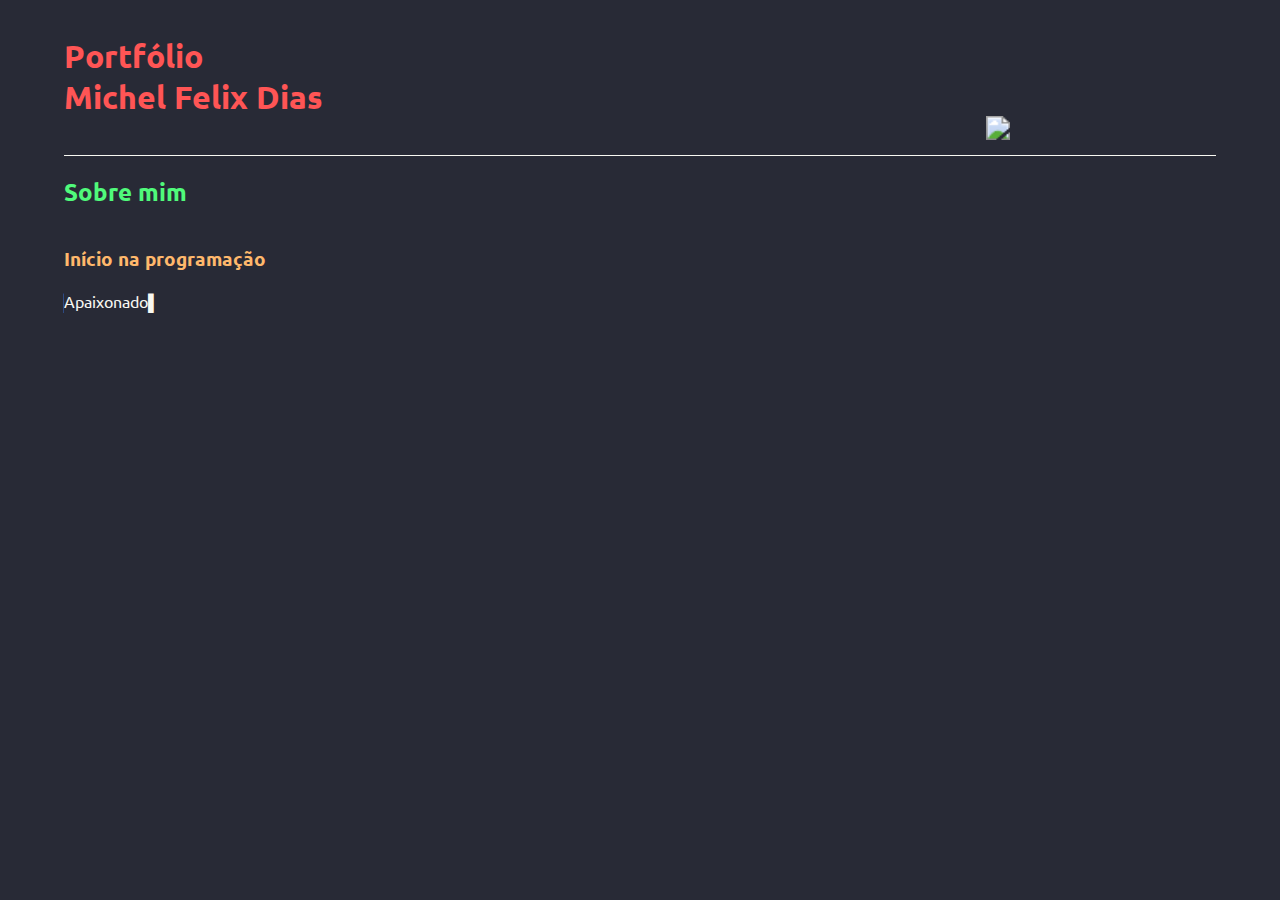
==== index.html @ a18a4445 "Alterado a foto para uma armazenada no  servidor" ====
<!DOCTYPE html>
<html lang="en">
<head>
    <meta charset="UTF-8">
    <meta http-equiv="X-UA-Compatible" content="IE=edge">
    <meta name="viewport" content="width=device-width, initial-scale=1.0">
    <title>Portfólio</title>
    <link rel="stylesheet" href="css/style.css">
    <link rel="preconnect" href="https://fonts.googleapis.com">
    <link rel="preconnect" href="https://fonts.gstatic.com" crossorigin>
    <link href="https://fonts.googleapis.com/css2?family=Ubuntu:wght@300;400;700&display=swap" rel="stylesheet">
</head>
<body>
    <header class="container">
        <div class="align-presentation">
            <div class="image-part">
                <img src="https://raw.githubusercontent.com/michelfelix/portfolio/main/images/michel.jpg">
            </div>

            <div class="text-part">
                <h1>
                    Portfólio<br/>
                    Michel Felix Dias
                </h1>
            </div>
        </div>
    </header>

    <section class="container about-me">
        <h2 class="title-about-me">
            Sobre mim
        </h2>
        <div class="content-about-me">
            <h3 class="title-about-me">
                Início na programação
            </h3>

            <p id="text-about-me" class="text-about-me">
                 Apaixonado por games desde criança, minha curiosidade por programação veio no intuito de trabalhar na criação de jogos. Iniciei meus estudos em 2014 mas só consegui exercer na área em Maio de 2019 como front-end. No início eu estudei muito para conseguir me manter na área tão desejada, aprendi muitas coisas novas e fui me especializando cada vez mais, concluindo novos cursos, algumas vezes estudando até a mesma matéria mas em plataformas diferentes para não deixar passar nada. Foram quase 3 anos no meu primeiro emprego onde enfrentei vários desafios, assumindo novas responsabilidades até o momento onde, depois de ter estudado toda a stack utilizada, comecei estudar novas tecnologias e tive uma outra oportunidade para exercer novas atividades e um desafio. Assumir um projeto que já estava em andamento sem conhecer o sistema do novo emprego e ainda entregar no prazo estimado da sprint foi um desafio e tanto. Hoje sigo estudando novas tecnologias e montando projetos de estudos para praticar. A paixão por jogos continua, o foco mudou e os estudos continuam.
            </p>
        </div>
    </section>

    <footer>

    </footer>
    <script src="js/script.js"></script>
</body>
</html>
---- css/style.css ----
html {
    padding: 0;
    margin: 0;
    font-family: 'Ubuntu', 'Segoe UI', Tahoma, Geneva, Verdana, sans-serif;
    background-color: #282a36;
}

body {
    margin: 0;
}

header,
section,
footer {
    display: flex;
    flex-direction: column;
    justify-content: flex-start;
}

h1 {
    color: #ff5555;
}

h2 {
    color: #50fa7b;
}

h3,
h4,
h5,
h6 {
    color: #ffb86c;
}

p,
span,
strong {
    color: #f8f8f2;
}

.container {
    margin: 0 auto;
    width: 90vw;
    max-width: 1440px;
}

header {
    border-bottom: 1px solid #f8f8f2;
}

header .align-presentation {
    width: 100%;
    display: flex;
    align-items: center;
    padding: 15px 0;
    border-radius: 5px;
    position: relative;
}

header .align-presentation .image-part {
    width: 180px;
    height: 180px;
    display: flex;
    justify-content: center;
    align-items: center;
    border-radius: 50%;
    overflow: hidden;
    position: absolute;
    right: 10vw;
    top: 5px;
}

header .align-presentation .image-part img {
    width: auto;
    height: auto;
    max-height: 100%;
    transform: scale(1.5);
    margin-bottom: -65px;
}

.about-me .content-about-me {
    width: 100%;
}

.about-me .content-about-me .text-about-me:after {
    /* content: '|'; */
    content: '▌';
    opacity: 1;
    animation: blink 1.5s infinite;
}

@keyframes blink{
    0%, 100%{
        opacity: 1;
    }
    50%{
        opacity: 0;
    }
}
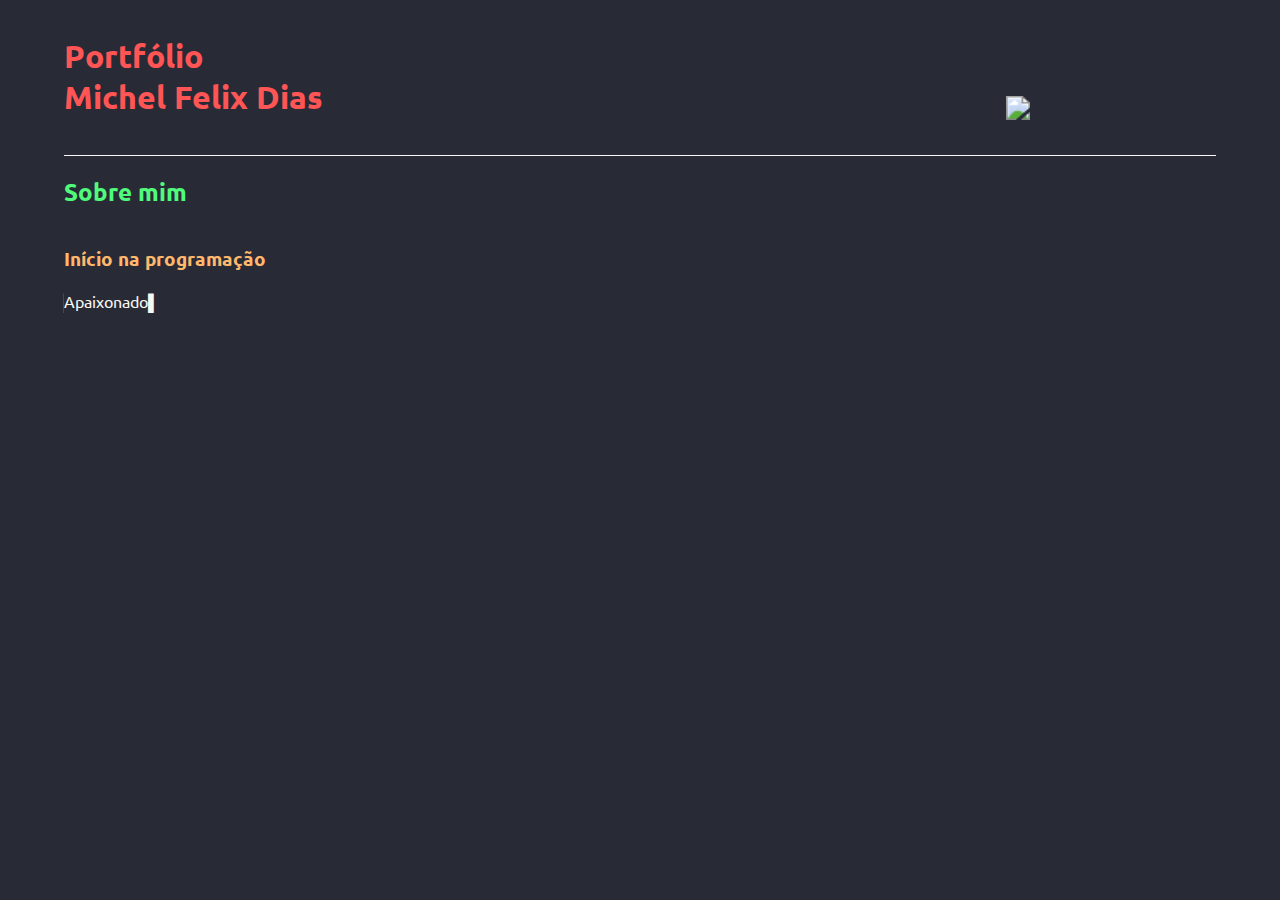
==== commit 8c03a9dd: "Alterado  o rel do link errado de caninocal para canonical, ajustado a imagem do lado do título e o " ====
--- a/index.html
+++ b/index.html
@@ -1,6 +1,14 @@
 <!DOCTYPE html>
 <html lang="en">
 <head>
+    <meta name="theme-color" content="#282a36">
+    <link rel="apple-touch-icon" sizes="180x180" href="images/apple-touch-icon.png">
+    <link rel="icon" type="image/png" sizes="32x32" href="images/favicon-32x32.png">
+    <link rel="icon" type="image/png" sizes="16x16" href="images/favicon-16x16.png">
+    <link rel="shortcut icon" href="images/favicon.ico" />
+    <link rel="mask-icon" href="images/safari-pinned-tab.svg" color="#5bbad5">
+    <link rel="manifest" href="manifest.json">
+    <link rel="canonical" href="https://michelfelix.github.io/portfolio/">
     <meta charset="UTF-8">
     <meta http-equiv="X-UA-Compatible" content="IE=edge">
     <meta name="viewport" content="width=device-width, initial-scale=1.0">
@@ -11,6 +19,7 @@
     <link href="https://fonts.googleapis.com/css2?family=Ubuntu:wght@300;400;700&display=swap" rel="stylesheet">
 </head>
 <body>
+    <script src="js/service_work.js"></script>
     <header class="container">
         <div class="align-presentation">
             <div class="image-part">
--- a/css/style.css
+++ b/css/style.css
@@ -58,8 +58,8 @@
 }
 
 header .align-presentation .image-part {
-    width: 180px;
-    height: 180px;
+    width: 140px;
+    height: 140px;
     display: flex;
     justify-content: center;
     align-items: center;
@@ -96,4 +96,17 @@
     50%{
         opacity: 0;
     }
+}
+
+@media (max-width: 600px) {
+    header .align-presentation .image-part {
+        width: 100px;
+        height: 100px;
+        right: 0vw;
+        top: auto;
+    }
+
+    header .align-presentation .image-part img {
+        margin-bottom: -30px;
+    }
 }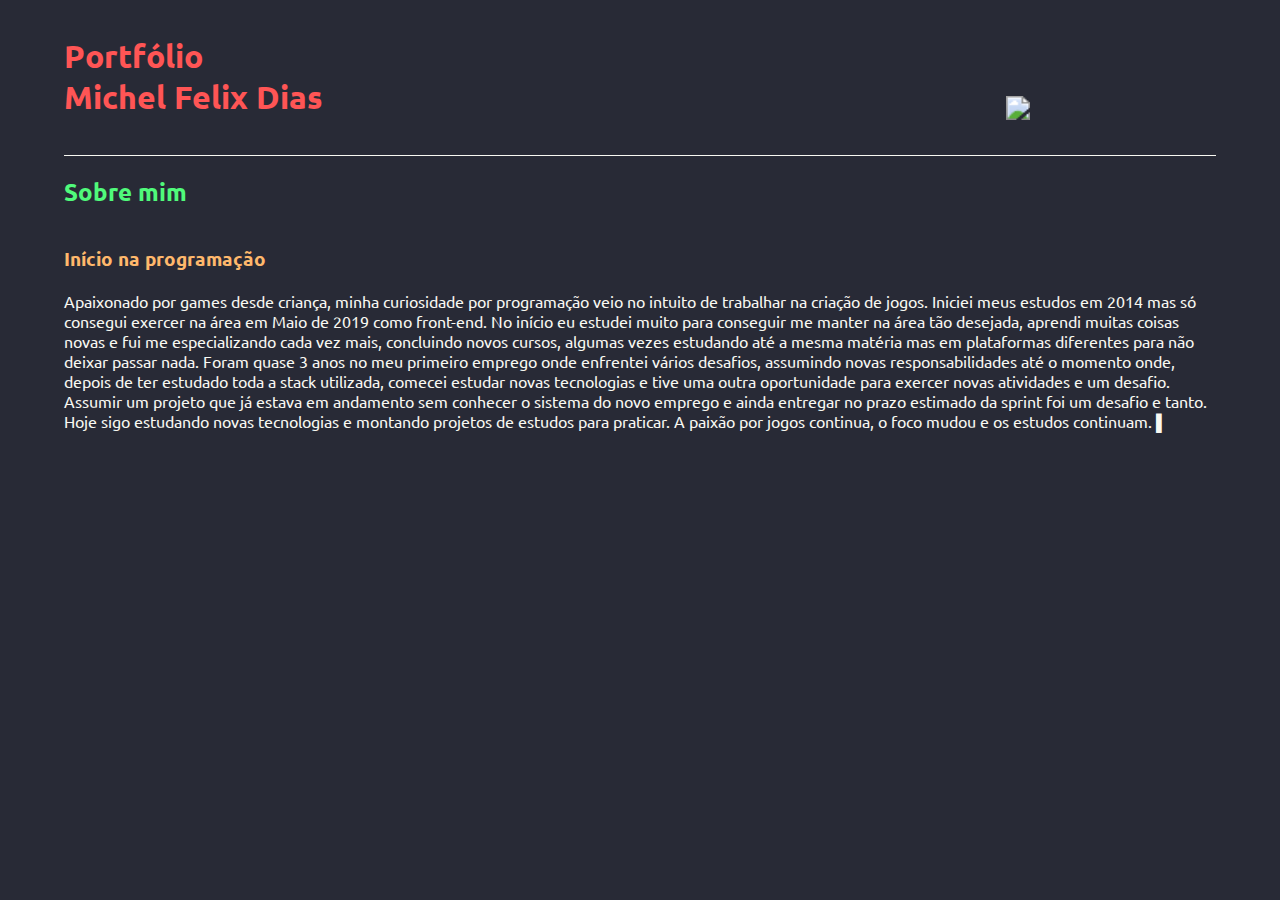
==== commit f54f7014: "Retirado o código que fazia a digitação do texto que faz uma breve descrição sobre mim" ====
--- a/index.html
+++ b/index.html
@@ -1,25 +1,22 @@
 <!DOCTYPE html>
 <html lang="en">
 <head>
-    <meta name="theme-color" content="#282a36">
     <link rel="apple-touch-icon" sizes="180x180" href="images/apple-touch-icon.png">
     <link rel="icon" type="image/png" sizes="32x32" href="images/favicon-32x32.png">
     <link rel="icon" type="image/png" sizes="16x16" href="images/favicon-16x16.png">
     <link rel="shortcut icon" href="images/favicon.ico" />
     <link rel="mask-icon" href="images/safari-pinned-tab.svg" color="#5bbad5">
-    <link rel="manifest" href="manifest.json">
     <link rel="canonical" href="https://michelfelix.github.io/portfolio/">
     <meta charset="UTF-8">
     <meta http-equiv="X-UA-Compatible" content="IE=edge">
     <meta name="viewport" content="width=device-width, initial-scale=1.0">
-    <title>Portfólio</title>
+    <title>Portfólio - Michel Felix Dias</title>
     <link rel="stylesheet" href="css/style.css">
     <link rel="preconnect" href="https://fonts.googleapis.com">
     <link rel="preconnect" href="https://fonts.gstatic.com" crossorigin>
     <link href="https://fonts.googleapis.com/css2?family=Ubuntu:wght@300;400;700&display=swap" rel="stylesheet">
 </head>
 <body>
-    <script src="js/service_work.js"></script>
     <header class="container">
         <div class="align-presentation">
             <div class="image-part">
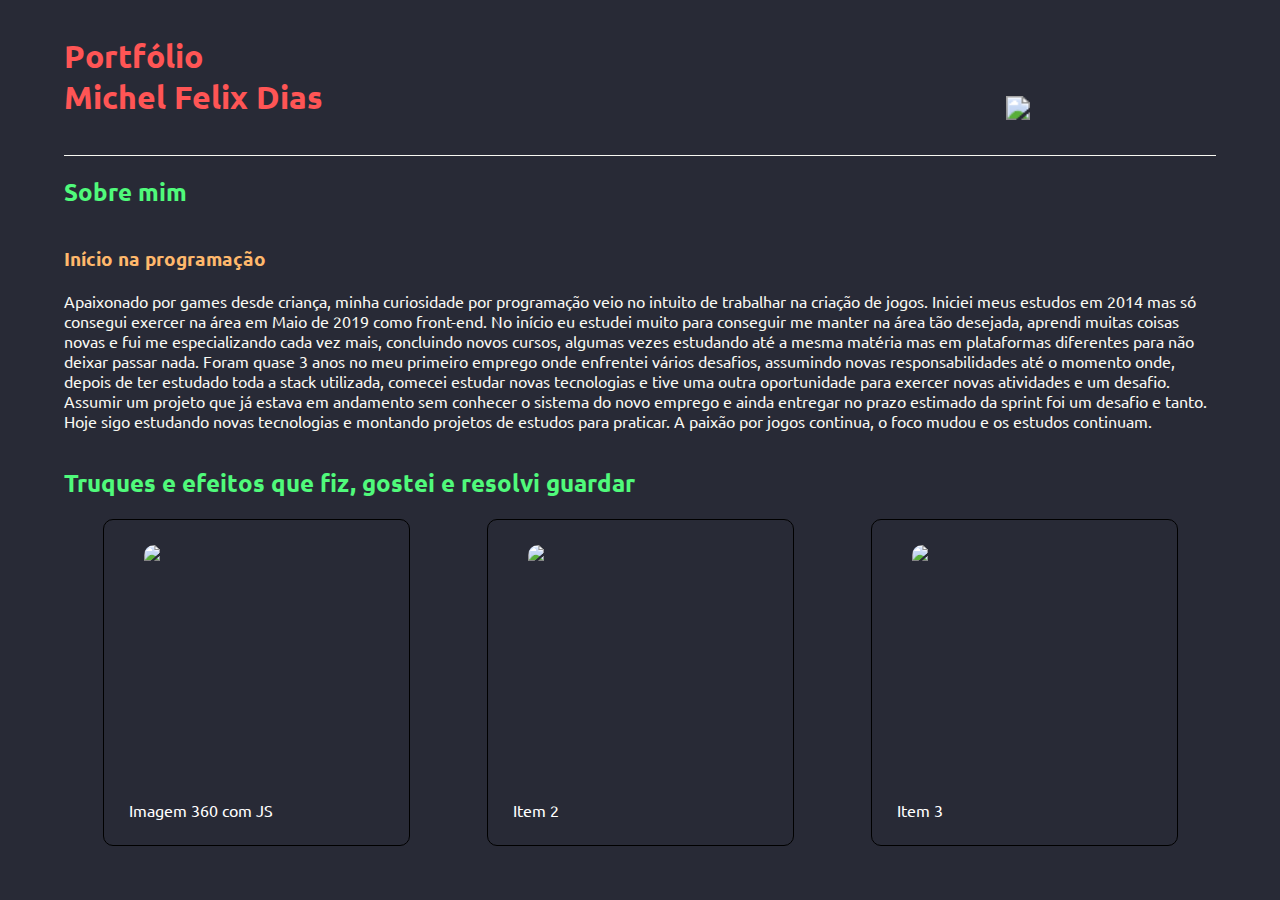
==== commit 471bfb8c: "Preparado a grid com 3 exemplos de projetos que vou guardar no portfólio" ====
--- a/index.html
+++ b/index.html
@@ -47,6 +47,57 @@
         </div>
     </section>
 
+    <section class="container some-tricks">
+        <h2 class="title-about-me">
+            Truques e efeitos que fiz, gostei e resolvi guardar
+        </h2>
+        <div class="content-some-tricks">
+            <a href="./projects/imagem360/index.html" target="_blank">
+                <div class="item-trick">
+                    <div class="image-item-trick">
+                        <img src="./projects/imagem360/images/1.jpg"/>
+                    </div>
+
+                    <div class="description-item-trick">
+                        <p>
+                            Imagem 360 com JS
+                        </p>
+                    </div>
+                </div>
+            </a>
+            
+            <a href="#">
+                <div class="item-trick">
+                    <div class="image-item-trick">
+                        <img src="https://encrypted-tbn0.gstatic.com/images?q=tbn:ANd9GcShBOccYRf0g27yeIAtlC6HUilwebpGXXsB7Q&s"/>
+                    </div>
+
+                    <div class="description-item-trick">
+                        <p>
+                            Item 2
+                        </p>
+                    </div>
+                </div>
+            </a>
+
+            <a href="#">
+                <div class="item-trick">
+                    <div class="image-item-trick">
+                        <img src="https://encrypted-tbn0.gstatic.com/images?q=tbn:ANd9GcShBOccYRf0g27yeIAtlC6HUilwebpGXXsB7Q&s"/>
+                    </div>
+
+                    <div class="description-item-trick">
+                        <p>
+                            Item 3
+                        </p>
+                    </div>
+                </div>
+            </a>
+        </div>
+    </section>
+
+    <section class="empty-space"></section>
+
     <footer>
 
     </footer>
--- a/css/style.css
+++ b/css/style.css
@@ -78,24 +78,57 @@
     margin-bottom: -65px;
 }
 
-.about-me .content-about-me {
+.about-me .content-about-me,
+.about-project .content-about-project,
+.some-tricks .content-some-tricks {
     width: 100%;
 }
 
-.about-me .content-about-me .text-about-me:after {
-    /* content: '|'; */
-    content: '▌';
-    opacity: 1;
-    animation: blink 1.5s infinite;
+.content-some-tricks {
+    display: flex;
+    justify-content: space-around;
+    flex-wrap: wrap;
 }
 
-@keyframes blink{
-    0%, 100%{
-        opacity: 1;
-    }
-    50%{
-        opacity: 0;
-    }
+.content-some-tricks a {
+    text-decoration: none;
+}
+
+.content-some-tricks a .item-trick {
+    background-color: transparent;
+    border: 1px solid #000000;
+    border-radius: 10px;
+    padding: 25px;
+}
+
+.content-some-tricks a .item-trick:hover {
+    background-color: rgba(0, 0, 0, 0.3);
+    transition: 0.5s ease-in-out;
+}
+
+
+.content-some-tricks a .item-trick .image-item-trick {
+    min-height: 255px;
+    width: 255px;
+    display: flex;
+    justify-content: center;
+}
+
+.content-some-tricks a .item-trick .image-item-trick img {
+    width: 225px;
+    height: auto;
+    object-fit: cover;
+    border-radius: 10px;
+    margin-bottom: 1em;
+}
+
+.content-some-tricks a .item-trick .description-item-trick p {
+    color: #ffffff;
+    margin: 0;
+}
+
+.empty-space {
+    height: 50px;
 }
 
 @media (max-width: 600px) {
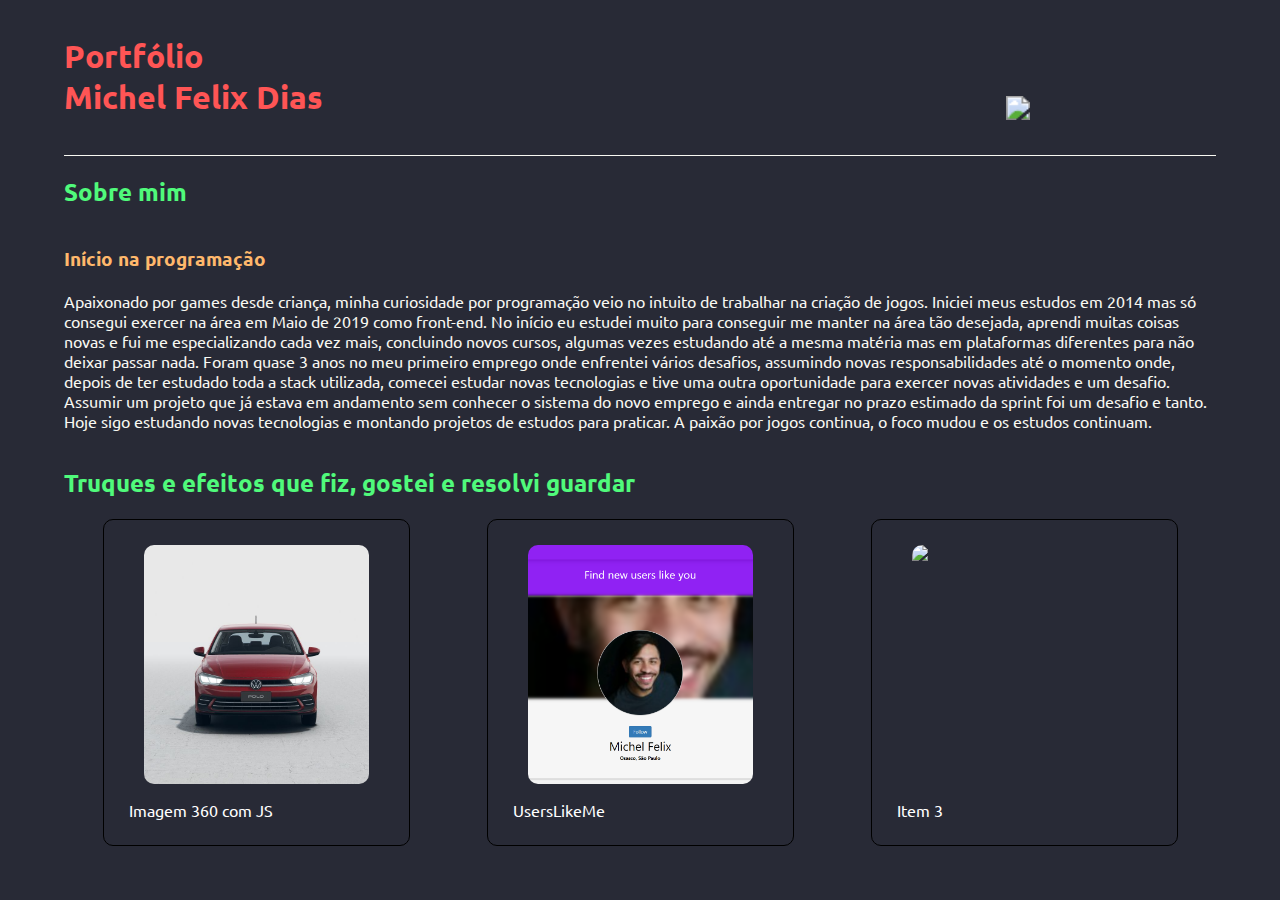
==== commit 18e4e814: "Adicionado o userslikeme como projeto a ser visualizado nas tricks" ====
--- a/index.html
+++ b/index.html
@@ -66,15 +66,15 @@
                 </div>
             </a>
             
-            <a href="#">
+            <a href="./projects/userslikeme/index.html">
                 <div class="item-trick">
                     <div class="image-item-trick">
-                        <img src="https://encrypted-tbn0.gstatic.com/images?q=tbn:ANd9GcShBOccYRf0g27yeIAtlC6HUilwebpGXXsB7Q&s"/>
+                        <img src="./projects/userslikeme/images/userslikeme.png"/>
                     </div>
 
                     <div class="description-item-trick">
                         <p>
-                            Item 2
+                            UsersLikeMe
                         </p>
                     </div>
                 </div>
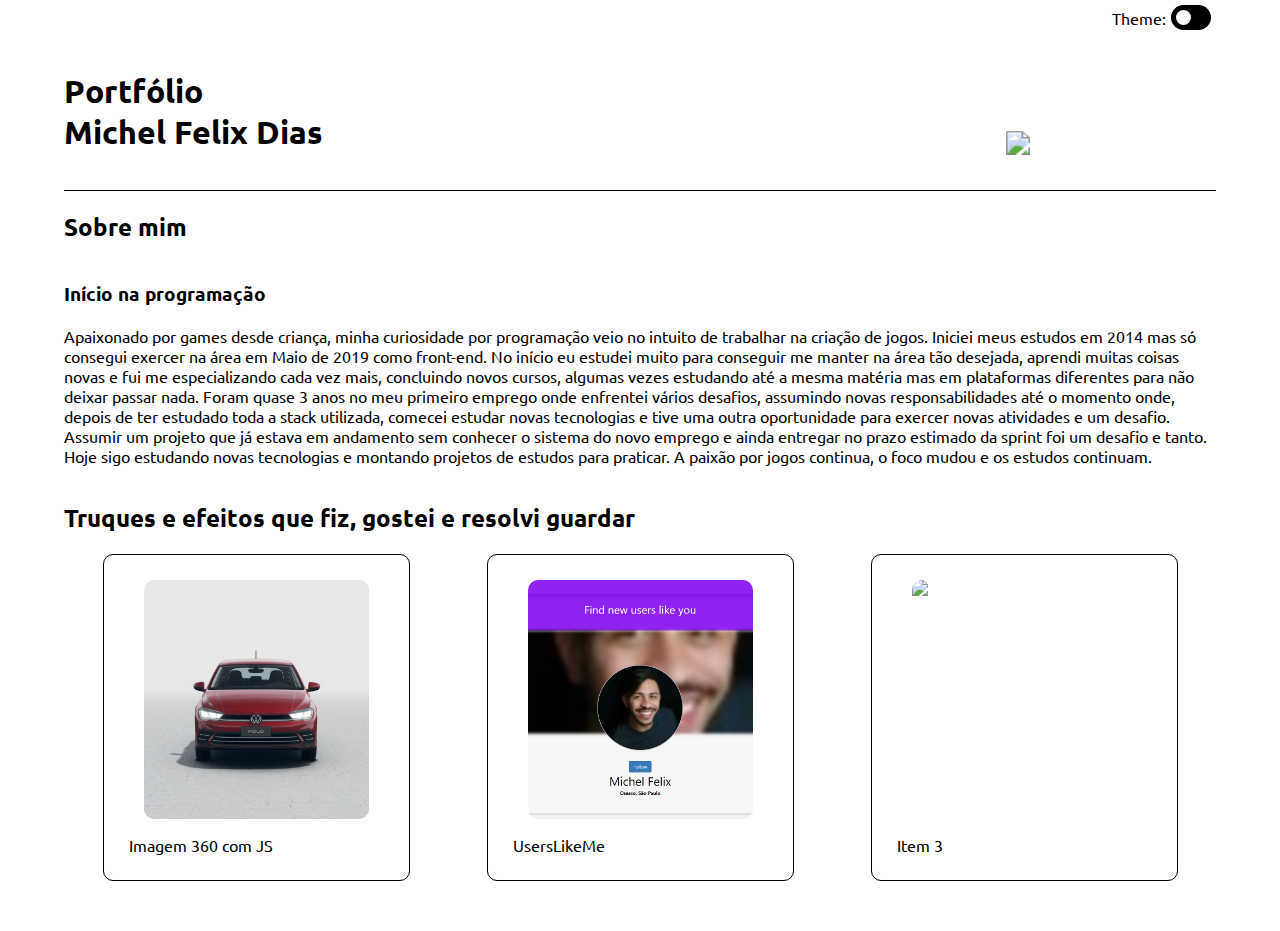
==== commit 90dec2db: "Adicionado botão de troca de tema utilizado no projeto" ====
--- a/index.html
+++ b/index.html
@@ -11,13 +11,26 @@
     <meta http-equiv="X-UA-Compatible" content="IE=edge">
     <meta name="viewport" content="width=device-width, initial-scale=1.0">
     <title>Portfólio - Michel Felix Dias</title>
-    <link rel="stylesheet" href="css/style.css">
+    <link id="themeStyleSheet" rel="stylesheet" href="css/style.css">
     <link rel="preconnect" href="https://fonts.googleapis.com">
     <link rel="preconnect" href="https://fonts.gstatic.com" crossorigin>
     <link href="https://fonts.googleapis.com/css2?family=Ubuntu:wght@300;400;700&display=swap" rel="stylesheet">
 </head>
 <body>
     <header class="container">
+        <div class="toggleThemeBox">
+            <div class="textThemeToggle">
+                <p>
+                    Theme: 
+                </p>
+            </div>
+            <div class="buttonThemeToggle">
+                <input type="checkbox" id="toggleThemeButton" />
+                <label for="toggleThemeButton" class="switchThemeButton">
+                    <span class="slider"></span>
+                </label>
+            </div>
+        </div>
         <div class="align-presentation">
             <div class="image-part">
                 <img src="https://raw.githubusercontent.com/michelfelix/portfolio/main/images/michel.jpg">
--- a/css/style.css
+++ b/css/style.css
@@ -1,8 +1,20 @@
+:root {
+    --text-color: #000;
+    --bg-color: #fff;
+}
+
+
+.dark:root {
+    --text-color: #fff;
+    --bg-color: #000;
+}
+
 html {
     padding: 0;
     margin: 0;
     font-family: 'Ubuntu', 'Segoe UI', Tahoma, Geneva, Verdana, sans-serif;
-    background-color: #282a36;
+    /* background-color: #282a36; */
+    background-color: var(--bg-color);
 }
 
 body {
@@ -18,24 +30,28 @@
 }
 
 h1 {
-    color: #ff5555;
+    /* color: #ff5555; */
+    color: var(--text-color);
 }
 
 h2 {
-    color: #50fa7b;
+    /* color: #50fa7b; */
+    color: var(--text-color);
 }
 
 h3,
 h4,
 h5,
 h6 {
-    color: #ffb86c;
+    /* color: #ffb86c; */
+    color: var(--text-color);
 }
 
 p,
 span,
 strong {
-    color: #f8f8f2;
+    /* color: #f8f8f2; */
+    color: var(--text-color);
 }
 
 .container {
@@ -44,8 +60,60 @@
     max-width: 1440px;
 }
 
+.toggleThemeBox {
+    display: flex;
+    justify-content: flex-end;
+    align-items: center;
+    padding: 5px;
+}
+
+.textThemeToggle p {
+    margin: 0;
+}
+
+.buttonThemeToggle {
+    margin-left: 5px;
+}
+
+#toggleThemeButton {
+    display: none;
+}
+
+.switchThemeButton {
+    position: relative;
+    background-color: #000;
+    width: 30px;
+    height: 15px;
+    border-radius: 40px;
+    display: flex;
+    align-items: center;
+    padding: 5px;
+    transition: all .5s ease-in-out;
+    cursor: pointer;
+}
+
+.slider {
+    position: absolute;
+    background-color: #fff;
+    border-radius: 50%;
+    width: 15px;
+    height: 15px;
+    transition: all .5s ease-in-out;
+}
+
+#toggleThemeButton:checked ~ .switchThemeButton {
+    background-color: #777;
+}
+
+
+#toggleThemeButton:checked ~ .switchThemeButton .slider{
+    transform: translateX(15px);
+}
+
+
 header {
-    border-bottom: 1px solid #f8f8f2;
+    /* border-bottom: 1px solid #f8f8f2; */
+    border-bottom: 1px solid var(--text-color);
 }
 
 header .align-presentation {
@@ -96,7 +164,8 @@
 
 .content-some-tricks a .item-trick {
     background-color: transparent;
-    border: 1px solid #000000;
+    /* border: 1px solid #000000; */
+    border: 1px solid var(--text-color);
     border-radius: 10px;
     padding: 25px;
 }
@@ -123,7 +192,8 @@
 }
 
 .content-some-tricks a .item-trick .description-item-trick p {
-    color: #ffffff;
+    /* color: #ffffff; */
+    color: var(--text-color);
     margin: 0;
 }
 
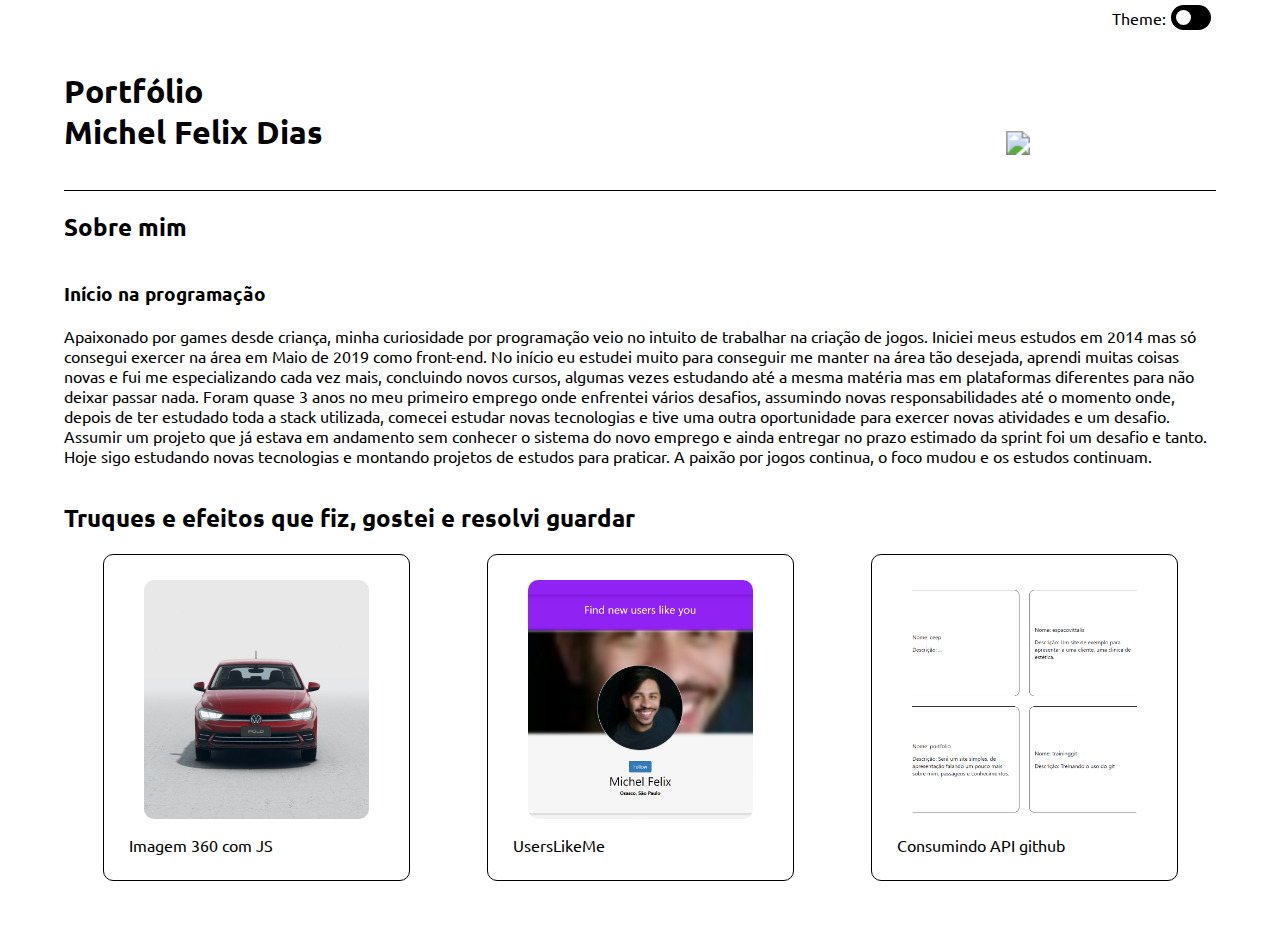
==== commit 4220ba78: "Apontado item de consumo de API para o projeto" ====
--- a/index.html
+++ b/index.html
@@ -93,15 +93,15 @@
                 </div>
             </a>
 
-            <a href="#">
+            <a href="./projects/improveMyself/index.html">
                 <div class="item-trick">
                     <div class="image-item-trick">
-                        <img src="https://encrypted-tbn0.gstatic.com/images?q=tbn:ANd9GcShBOccYRf0g27yeIAtlC6HUilwebpGXXsB7Q&s"/>
+                        <img src="./projects/improveMyself/images/improveMyself.png"/>
                     </div>
 
                     <div class="description-item-trick">
                         <p>
-                            Item 3
+                            Consumindo API github
                         </p>
                     </div>
                 </div>
